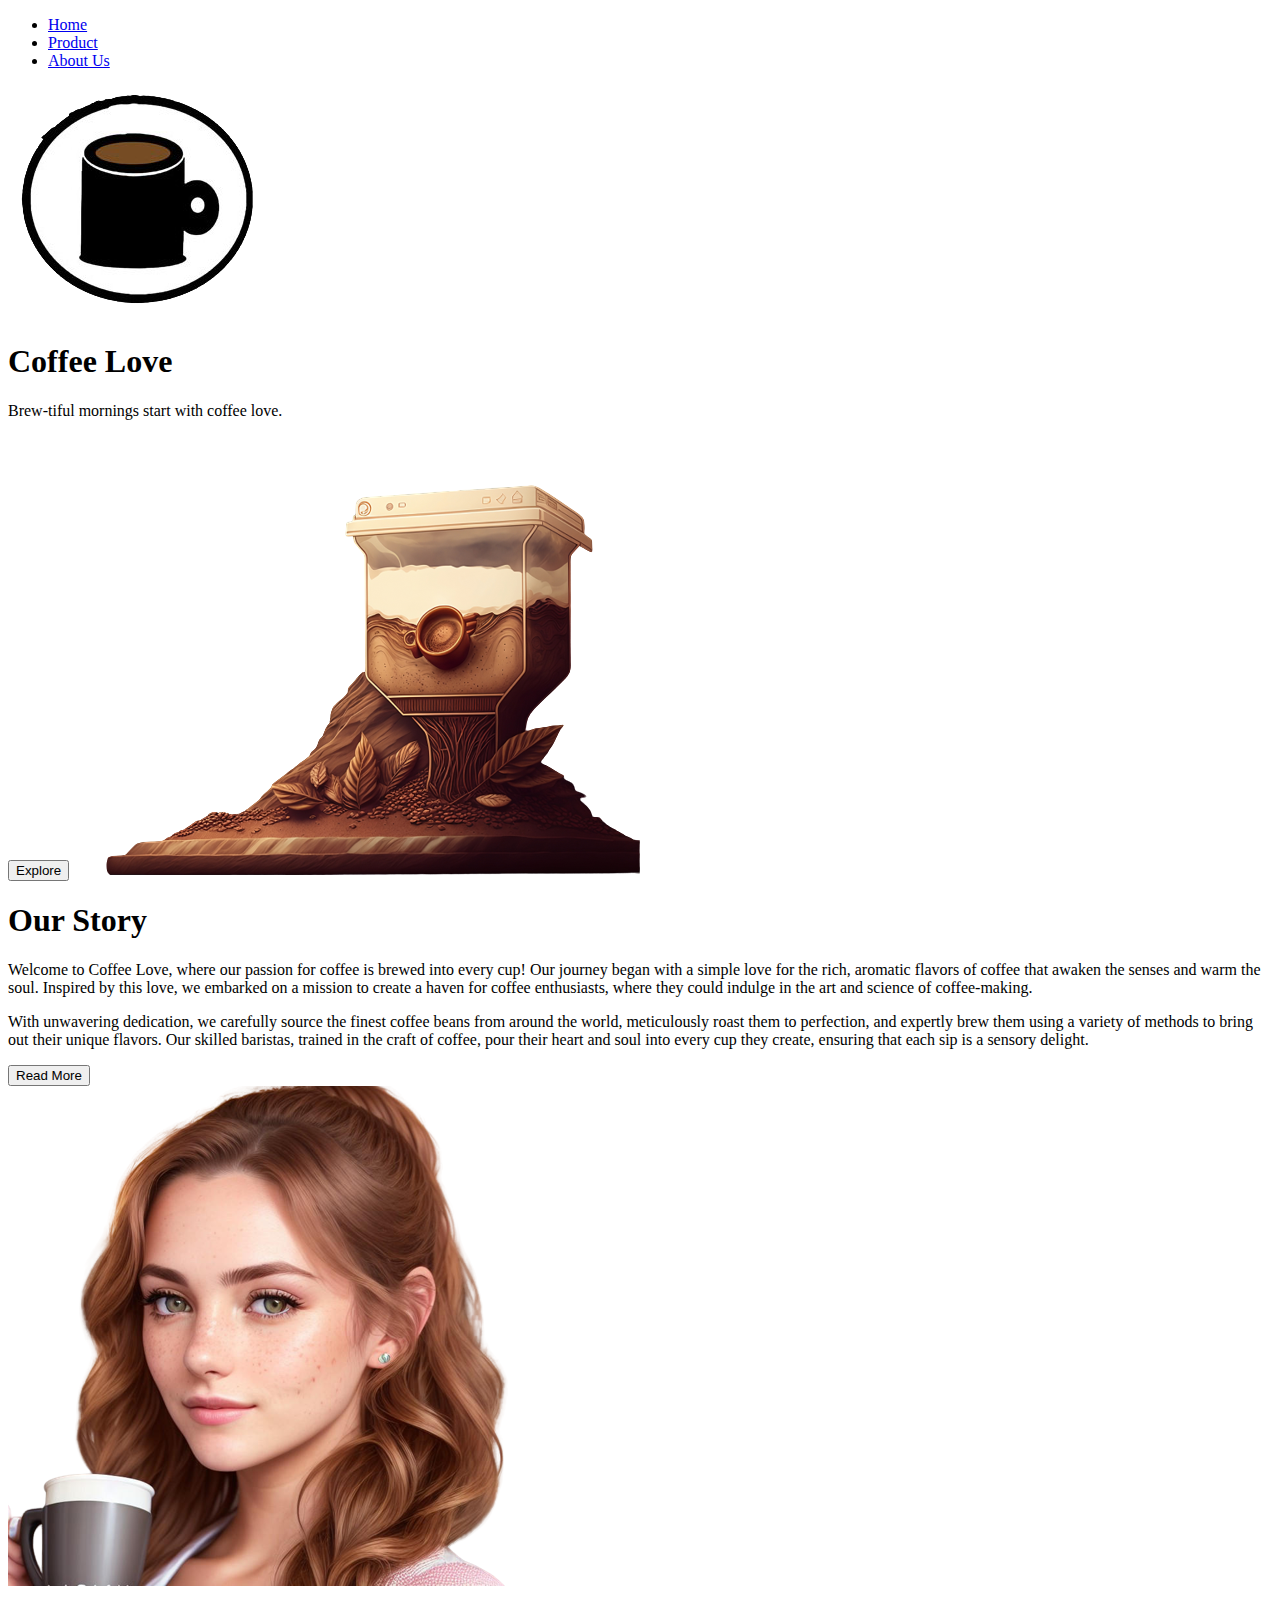
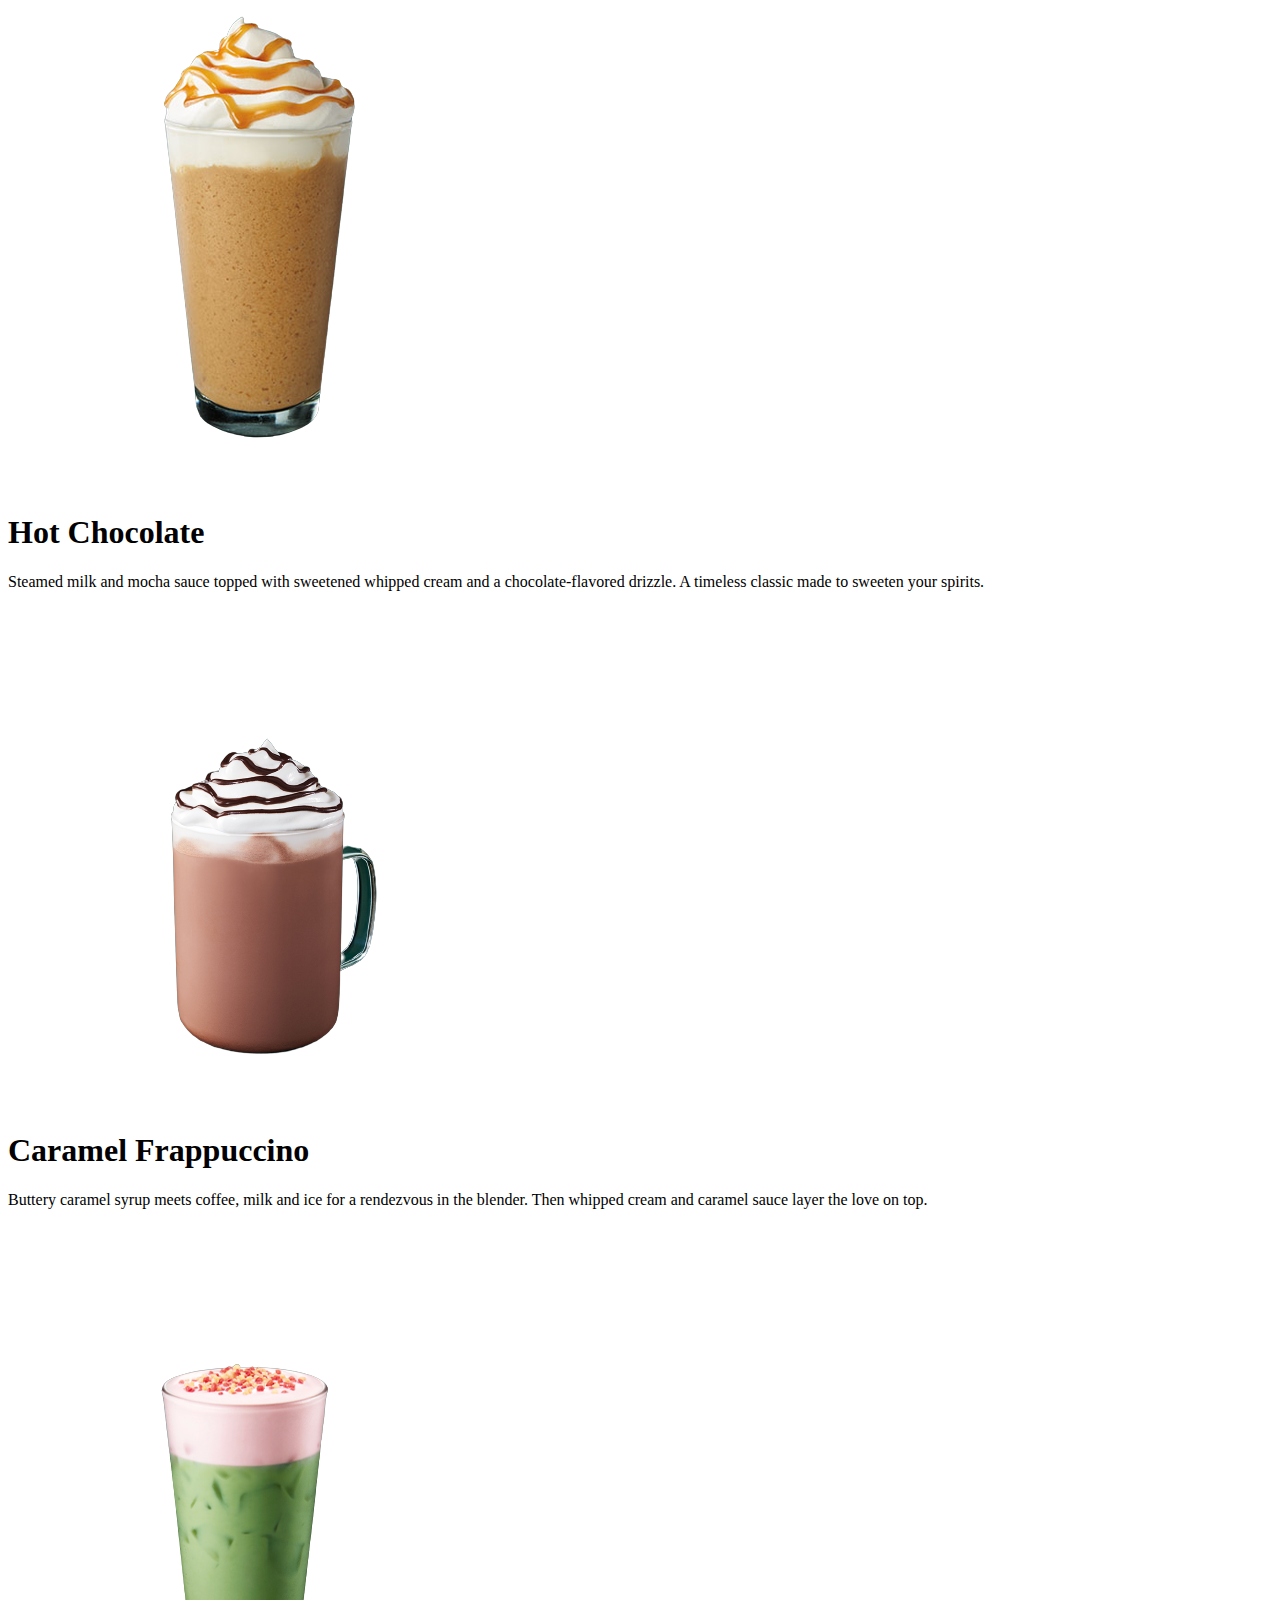
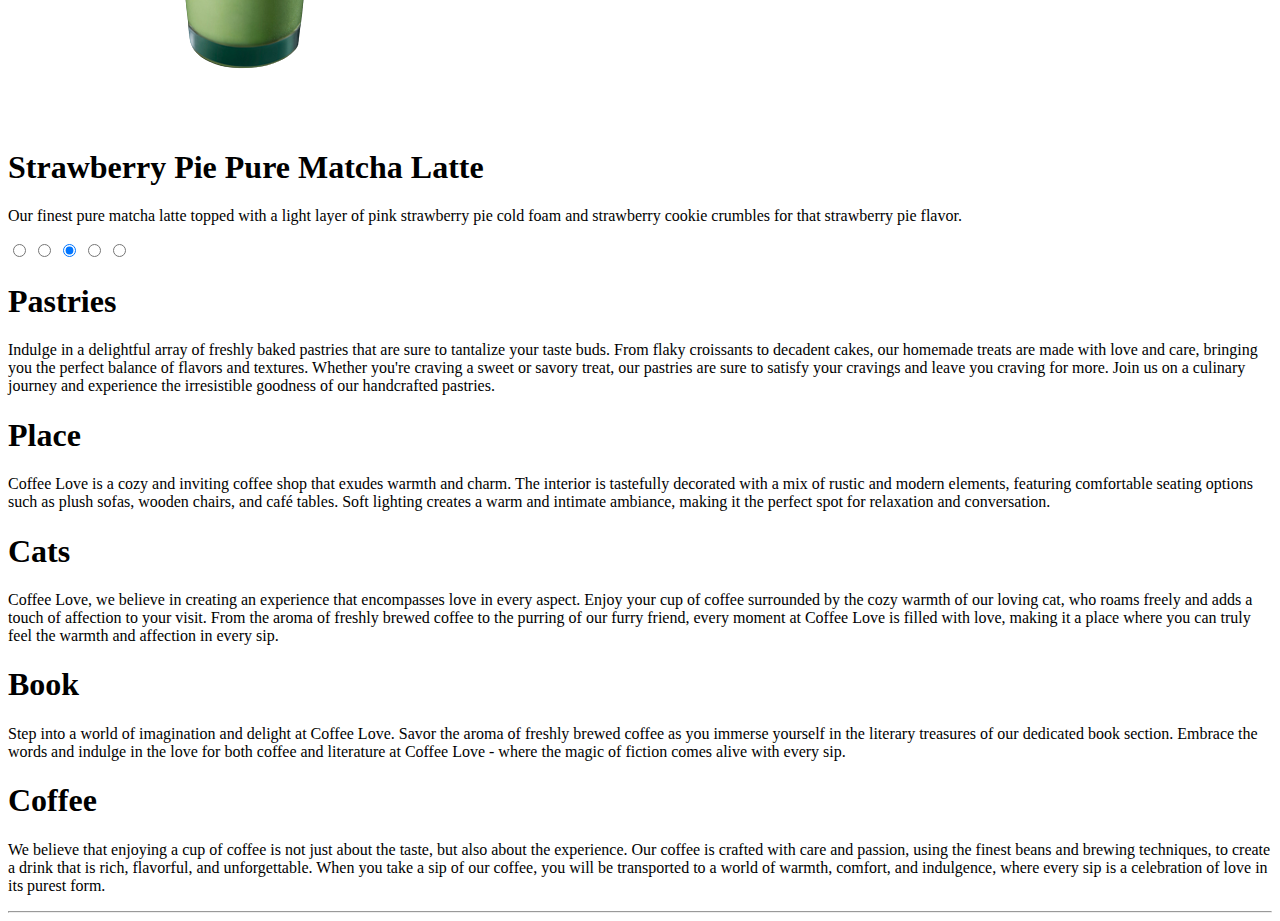
==== MINI PROJECT/HOME.HTML @ e71b698d "create" ====
<!DOCTYPE html>
<html lang="en">
<head>
    <meta charset="UTF-8">
    <meta http-equiv="X-UA-Compatible" content="IE=edge">
    <meta name="viewport" content="width=device-width, initial-scale=1.0">
    <link rel="stylesheet" href="HOME.css">

    
 

    <title>Document</title>
</head>
<body class="bg-home">



    <div class="nav-bar">
        <ul>
          <li><a href="#home">Home</a></li>
          <li><a href="#product">Product</a></li>
          <li><a href="#about">About Us</a></li>
        </ul>
      </div>
      




    
    <img class="logo" src="image/logo.png">

    <div class="intro">
     <h1>Coffee Love</h1>
     <p>Brew-tiful mornings start with coffee love.</p>
     <button type="button">Explore</button>
     <img src="image/machine.png">


    </div>




    <div Class= "Content-Story">
        
        <h1>Our Story</h1>
        <p>Welcome to Coffee Love, where our passion for coffee is brewed into every cup! Our journey began with a simple love for the rich, aromatic flavors of coffee that awaken the senses and warm the soul. Inspired by this love, we embarked on a mission to create a haven for coffee enthusiasts, where they could indulge in the art and science of coffee-making.</p>
        <p>With unwavering dedication, we carefully source the finest coffee beans from around the world, meticulously roast them to perfection, and expertly brew them using a variety of methods to bring out their unique flavors. Our skilled baristas, trained in the craft of coffee, pour their heart and soul into every cup they create, ensuring that each sip is a sensory delight.</p>
        <button>Read More</button>
  
    </div>
    <div>

    <img class="Story" src="image/girl.png">
</div>


    <div class="Content-Product">
        
        <div class="Content-1">
            <img src="image/Coffee-1.png">
            <h1> Hot Chocolate </h1>
            <p>Steamed milk and mocha sauce topped with sweetened whipped cream and a chocolate-flavored drizzle. A timeless classic made to sweeten your spirits.</p>
            
            
        </div>

        <div class="Content-2">
            <img src="image/Coffee-2.png">
            <h1>Caramel Frappuccino</h1>
            <p>Buttery caramel syrup meets coffee, milk and ice for a rendezvous in the blender. Then whipped cream and caramel sauce layer the love on top.</p>
           
            
        </div>

        <div class="Content-3">
            <img src="image/Coffee-3.png">
            <h1>Strawberry Pie Pure Matcha Latte</h1>
            <p>Our finest pure matcha latte topped with a light layer of pink strawberry pie cold foam and strawberry cookie crumbles for that strawberry pie flavor. </p>
            
            
        </div>


    </div>

    <section id="slider">
        <input type="radio" name="slider" id="s1">
        <input type="radio" name="slider" id="s2">
        <input type="radio" name="slider" id="s3" checked>
        <input type="radio" name="slider" id="s4">
        <input type="radio" name="slider" id="s5">
        <label for="s1" id="slide1"><h1>Pastries</h1> <p>Indulge in a delightful array of freshly baked pastries that are sure to tantalize your taste buds. From flaky croissants to decadent cakes, our homemade treats are made with love and care, bringing you the perfect balance of flavors and textures. Whether you're craving a sweet or savory treat, our pastries are sure to satisfy your cravings and leave you craving for more. Join us on a culinary journey and experience the irresistible goodness of our handcrafted pastries.</p></label>
        <label for="s2" id="slide2"> <h1>Place</h1><p>Coffee Love is a cozy and inviting coffee shop that exudes warmth and charm. The interior is tastefully decorated with a mix of rustic and modern elements, featuring comfortable seating options such as plush sofas, wooden chairs, and café tables. Soft lighting creates a warm and intimate ambiance, making it the perfect spot for relaxation and conversation.</p></label>
        <label for="s3" id="slide3"><h1>Cats</h1><p>Coffee Love, we believe in creating an experience that encompasses love in every aspect. Enjoy your cup of coffee surrounded by the cozy warmth of our loving cat, who roams freely and adds a touch of affection to your visit. From the aroma of freshly brewed coffee to the purring of our furry friend, every moment at Coffee Love is filled with love, making it a place where you can truly feel the warmth and affection in every sip.</p></label>
        <label for="s4" id="slide4"><h1>Book</h1> <p>Step into a world of imagination and delight at Coffee Love. Savor the aroma of freshly brewed coffee as you immerse yourself in the literary treasures of our dedicated book section. Embrace the words and indulge in the love for both coffee and literature at Coffee Love - where the magic of fiction comes alive with every sip.</p></label>
        <label for="s5" id="slide5"><h1>Coffee</h1><p>We believe that enjoying a cup of coffee is not just about the taste, but also about the experience. Our coffee is crafted with care and passion, using the finest beans and brewing techniques, to create a drink that is rich, flavorful, and unforgettable. When you take a sip of our coffee, you will be transported to a world of warmth, comfort, and indulgence, where every sip is a celebration of love in its purest form.</p></label>
      </section>



     <footer>
      <hr>
     </footer>
    

  
      <script>
        var slideIndex = 1; // Start with the first slide
        var interval = 3000; // Interval in milliseconds for automatic slide transition
    
        // Function to transition to the next slide
        function nextSlide() {
          slideIndex++;
          if (slideIndex > 5) {
            slideIndex = 1; // Reset to the first slide after the last slide
          }
          document.getElementById('s' + slideIndex).checked = true;
        }
    
        // Start the automatic slide show
        var slideInterval = setInterval(nextSlide, interval);
    
        // Stop the automatic slide show on hover
        var slider = document.getElementById('slider');
        slider.addEventListener('mouseover', function() {
          clearInterval(slideInterval);
        });
    
        // Resume the automatic slide show on mouseout
        slider.addEventListener('mouseout', function() {
          slideInterval = setInterval(nextSlide, interval);
        });
      </script>
    </body>
    </html>
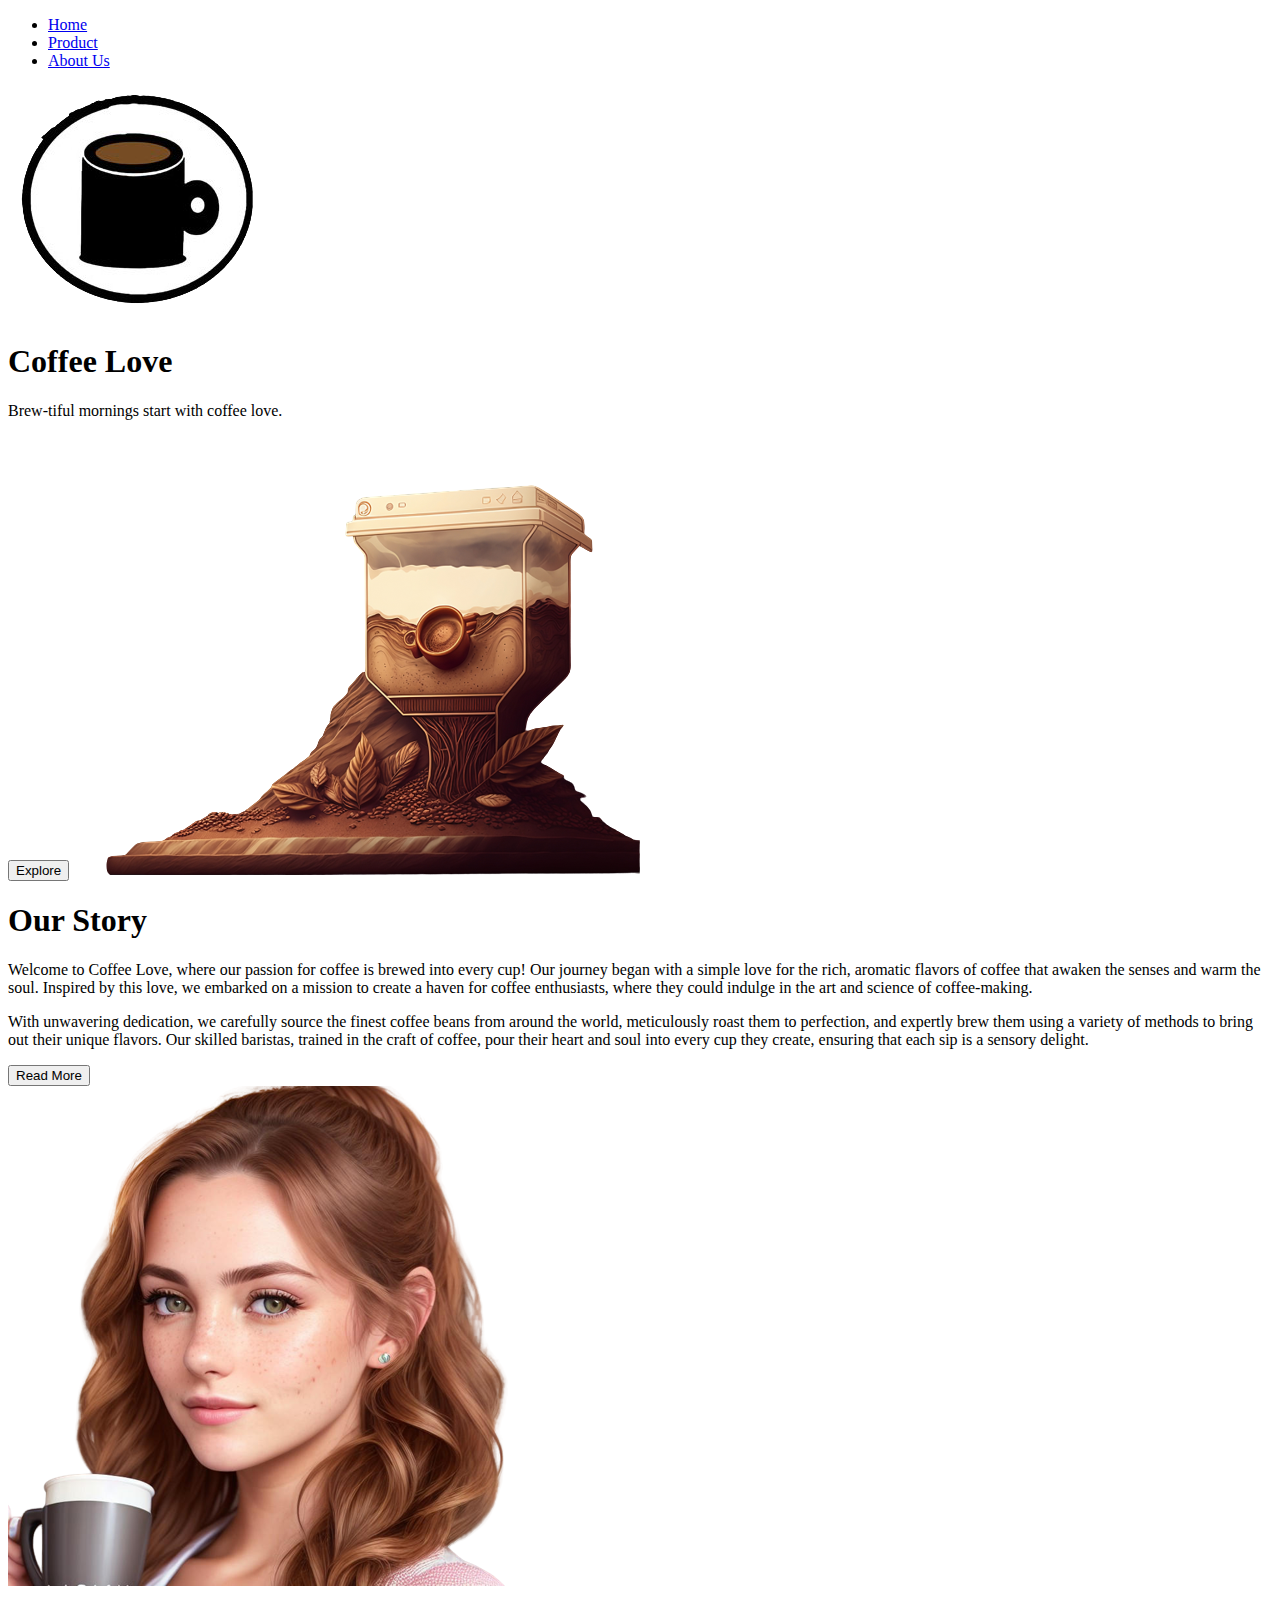
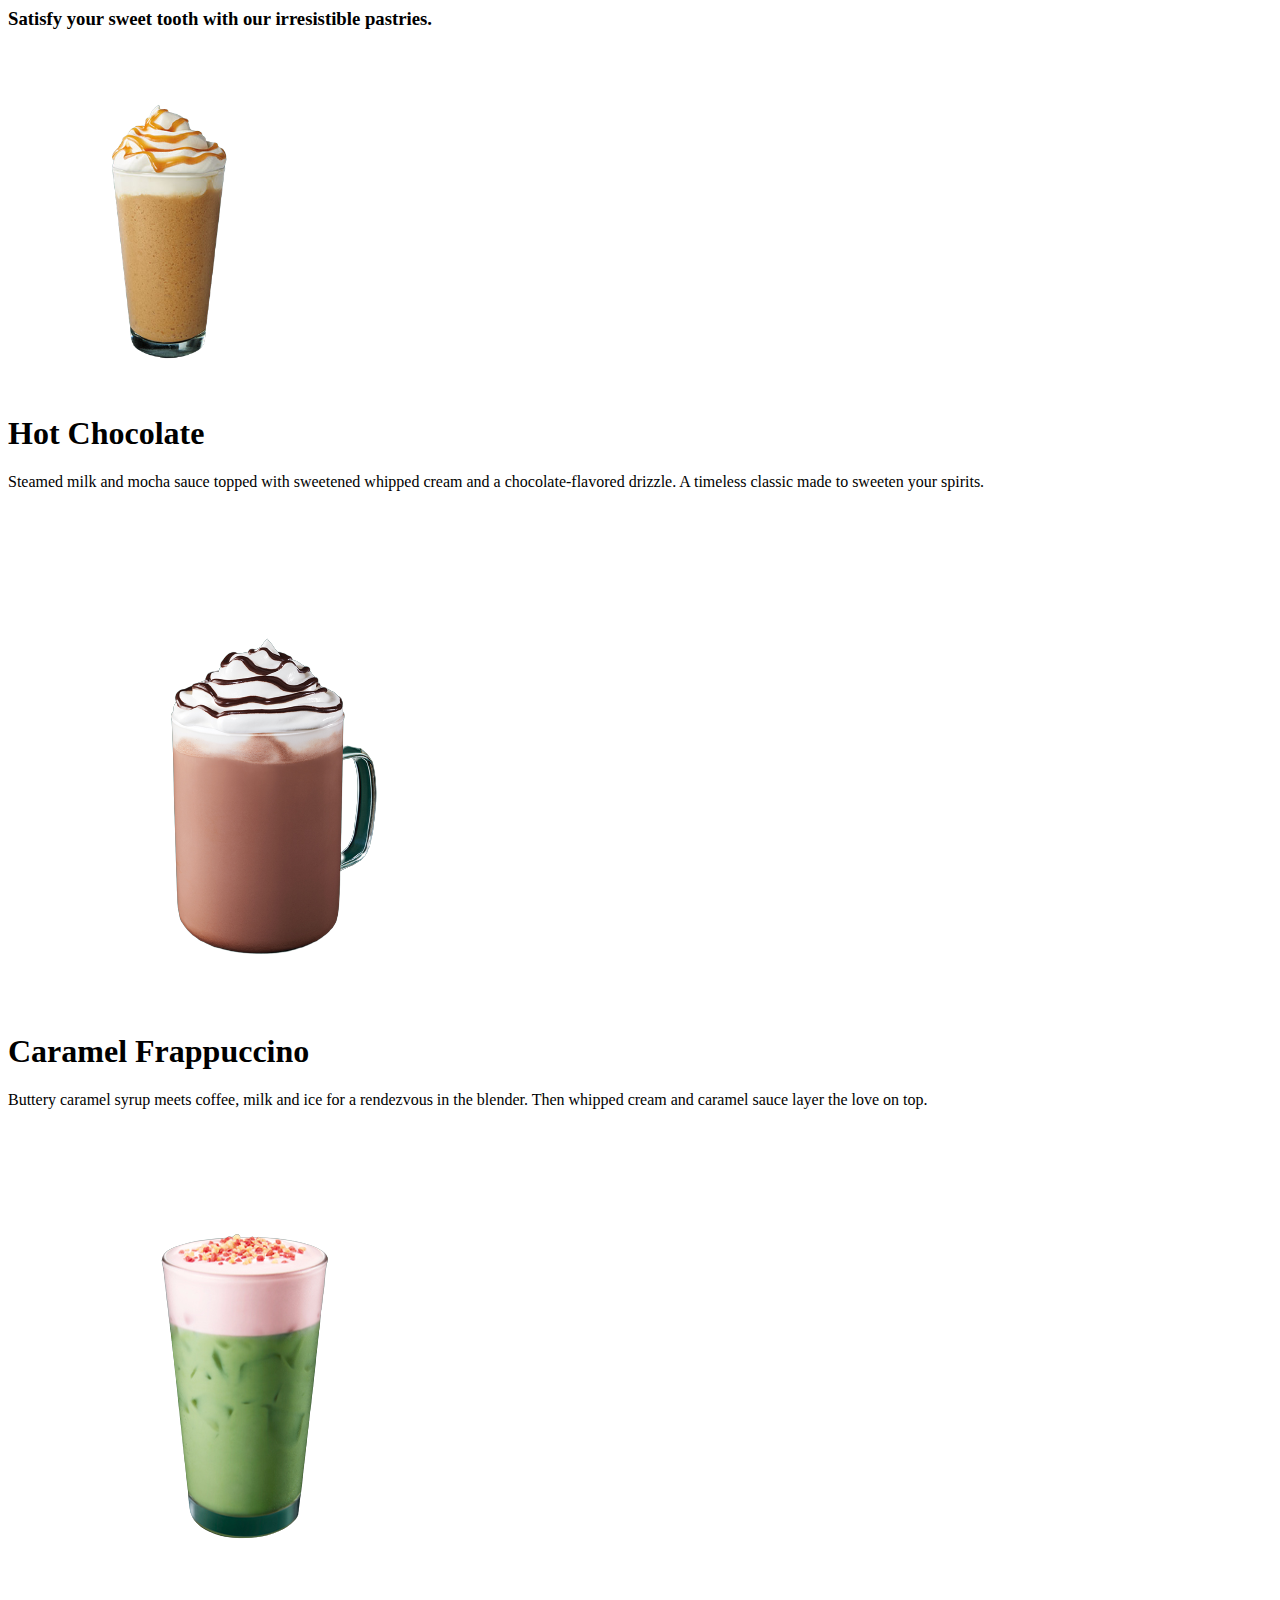
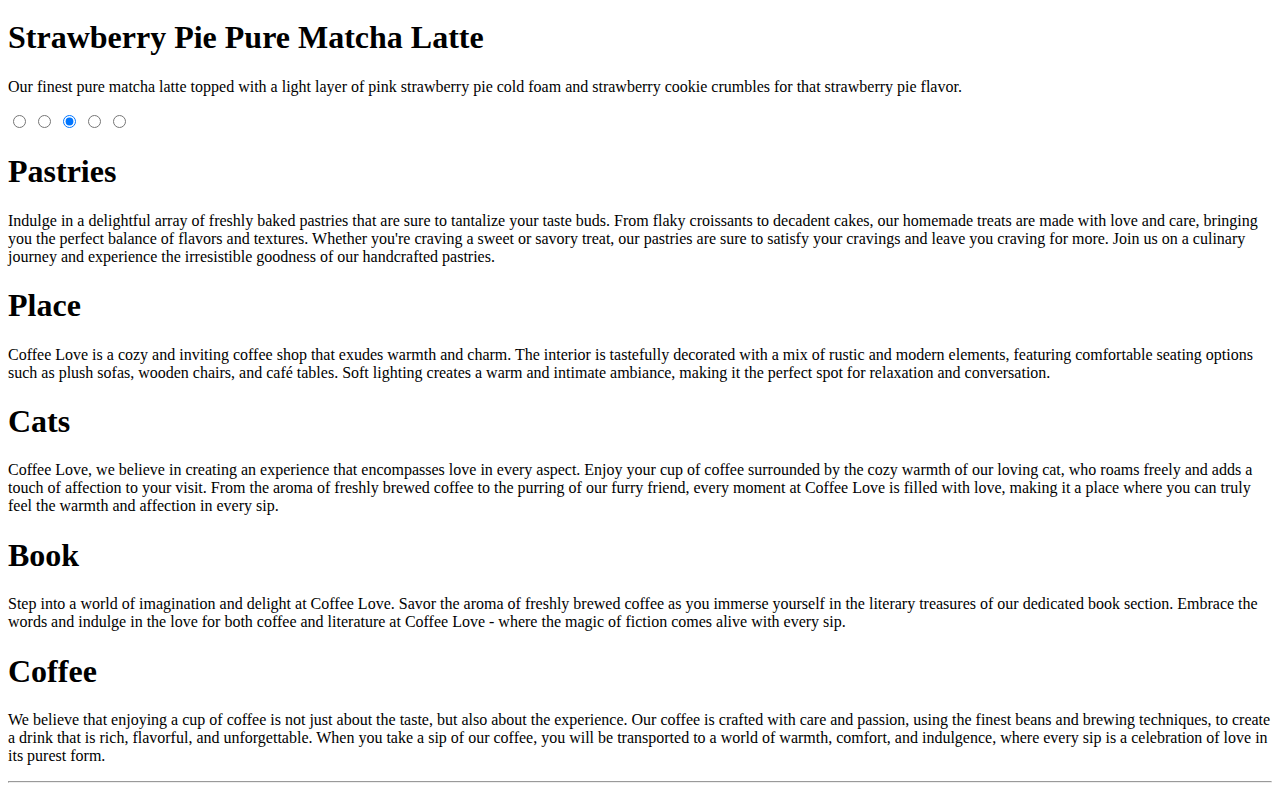
==== commit 8cd80061: "Create" ====
--- a/MINI PROJECT/HOME.HTML
+++ b/MINI PROJECT/HOME.HTML
@@ -47,7 +47,7 @@
         <h1>Our Story</h1>
         <p>Welcome to Coffee Love, where our passion for coffee is brewed into every cup! Our journey began with a simple love for the rich, aromatic flavors of coffee that awaken the senses and warm the soul. Inspired by this love, we embarked on a mission to create a haven for coffee enthusiasts, where they could indulge in the art and science of coffee-making.</p>
         <p>With unwavering dedication, we carefully source the finest coffee beans from around the world, meticulously roast them to perfection, and expertly brew them using a variety of methods to bring out their unique flavors. Our skilled baristas, trained in the craft of coffee, pour their heart and soul into every cup they create, ensuring that each sip is a sensory delight.</p>
-        <button>Read More</button>
+        <button class="btn btn-primary">Read More</button>
   
     </div>
     <div>
@@ -56,10 +56,20 @@
 </div>
 
 
+
+
+      <!-- tittle with line -->
+      <div class="separator-product">
+        <div class="line"></div>
+        <h3>  Satisfy your sweet tooth with our irresistible pastries.  </h3>
+        <div class="line"></div>
+      </div>
+    </div>
+
     <div class="Content-Product">
         
         <div class="Content-1">
-            <img src="image/Coffee-1.png">
+            <img src="image/Coffee-1.png" style="width:300px ; height:300px ;  margin-left: 10px; margin-top:40px;">
             <h1> Hot Chocolate </h1>
             <p>Steamed milk and mocha sauce topped with sweetened whipped cream and a chocolate-flavored drizzle. A timeless classic made to sweeten your spirits.</p>
             
@@ -74,8 +84,8 @@
             
         </div>
 
-        <div class="Content-3">
-            <img src="image/Coffee-3.png">
+        <div class="Content-3" >
+            <img src="image/Coffee-3.png" style="margin-top: -30px;">
             <h1>Strawberry Pie Pure Matcha Latte</h1>
             <p>Our finest pure matcha latte topped with a light layer of pink strawberry pie cold foam and strawberry cookie crumbles for that strawberry pie flavor. </p>
             
@@ -106,32 +116,6 @@
     
 
   
-      <script>
-        var slideIndex = 1; // Start with the first slide
-        var interval = 3000; // Interval in milliseconds for automatic slide transition
-    
-        // Function to transition to the next slide
-        function nextSlide() {
-          slideIndex++;
-          if (slideIndex > 5) {
-            slideIndex = 1; // Reset to the first slide after the last slide
-          }
-          document.getElementById('s' + slideIndex).checked = true;
-        }
-    
-        // Start the automatic slide show
-        var slideInterval = setInterval(nextSlide, interval);
-    
-        // Stop the automatic slide show on hover
-        var slider = document.getElementById('slider');
-        slider.addEventListener('mouseover', function() {
-          clearInterval(slideInterval);
-        });
-    
-        // Resume the automatic slide show on mouseout
-        slider.addEventListener('mouseout', function() {
-          slideInterval = setInterval(nextSlide, interval);
-        });
-      </script>
+<script src="HOME.JS"></script>
     </body>
     </html>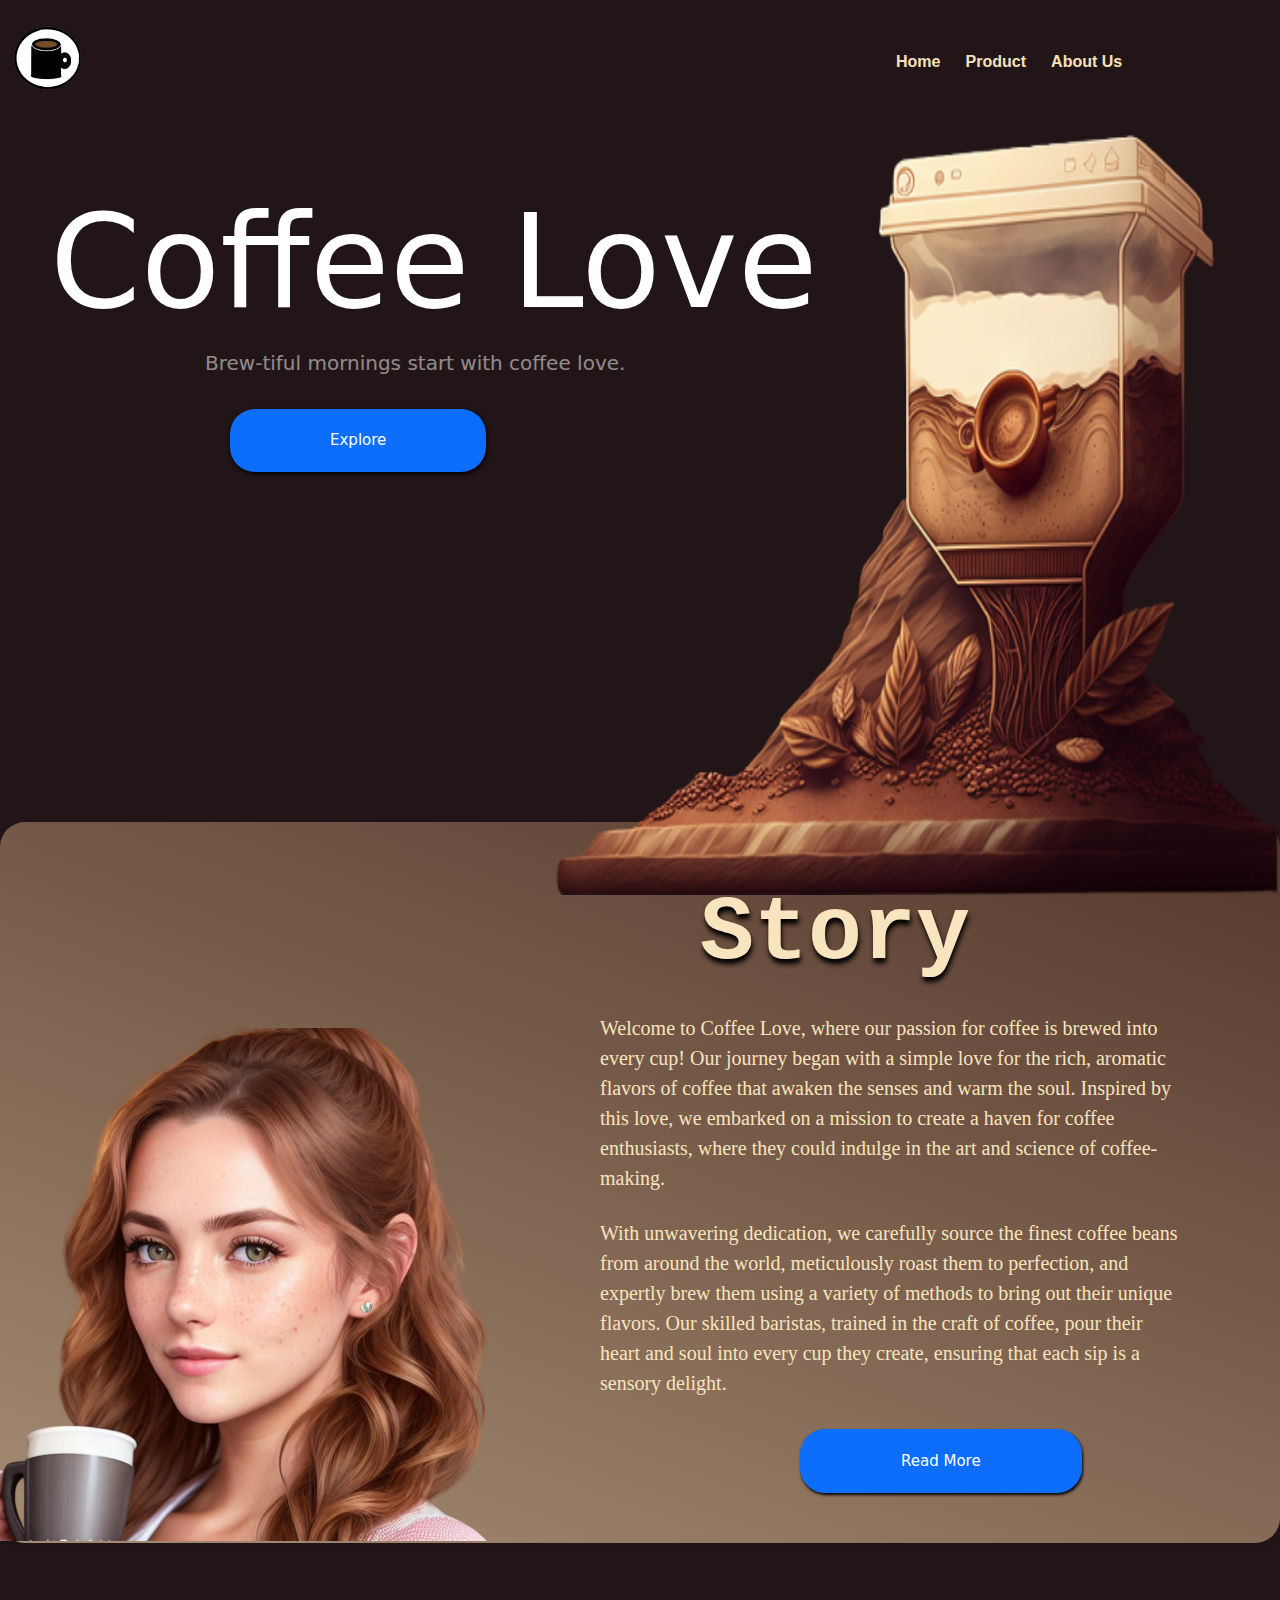
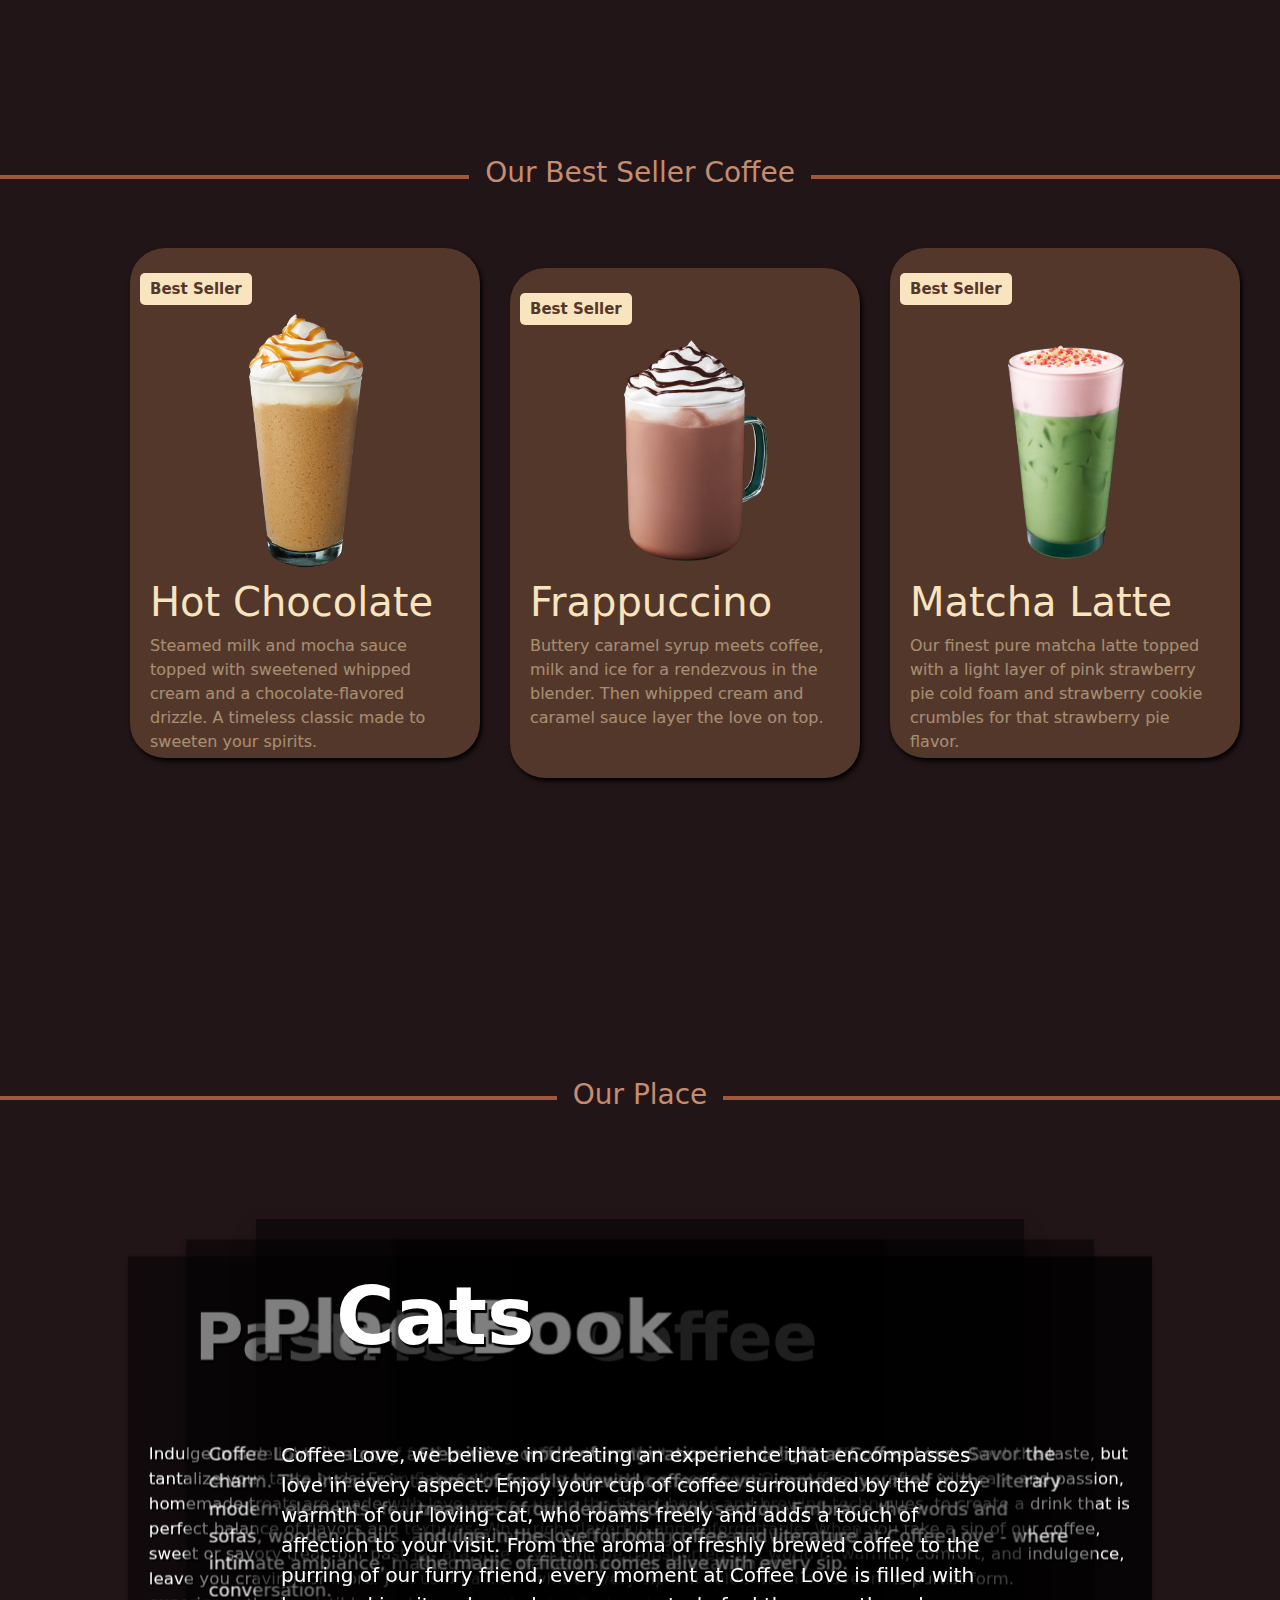
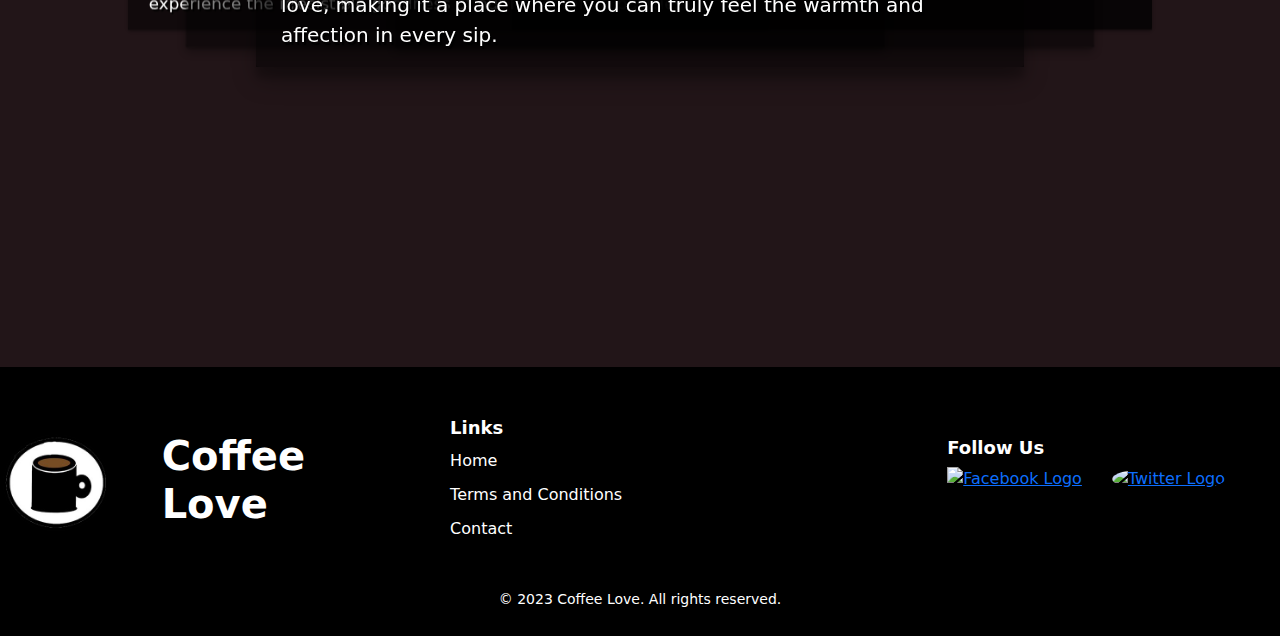
==== commit 47a9fcf4: "create" ====
--- a/MINI PROJECT/HOME.HTML
+++ b/MINI PROJECT/HOME.HTML
@@ -4,7 +4,8 @@
     <meta charset="UTF-8">
     <meta http-equiv="X-UA-Compatible" content="IE=edge">
     <meta name="viewport" content="width=device-width, initial-scale=1.0">
-    <link rel="stylesheet" href="HOME.css">
+    <link rel="stylesheet" href="CSS/HOME.CSS">
+    <link rel="stylesheet" href="bootstrap-5.3.0-alpha3-dist/css/bootstrap.css">
 
     
  
@@ -17,14 +18,12 @@
 
     <div class="nav-bar">
         <ul>
-          <li><a href="#home">Home</a></li>
-          <li><a href="#product">Product</a></li>
-          <li><a href="#about">About Us</a></li>
+          <li><a href="HOME.HTML">Home</a></li>
+          <li><a href="PRODUCT.HTML">Product</a></li>
+          <li><a href="ABOUT.HTML">About Us</a></li>
         </ul>
       </div>
       
-
-
 
 
     
@@ -33,7 +32,7 @@
     <div class="intro">
      <h1>Coffee Love</h1>
      <p>Brew-tiful mornings start with coffee love.</p>
-     <button type="button">Explore</button>
+     <button class="bg-primary" type="button">Explore</button>
      <img src="image/machine.png">
 
 
@@ -61,7 +60,7 @@
       <!-- tittle with line -->
       <div class="separator-product">
         <div class="line"></div>
-        <h3>  Satisfy your sweet tooth with our irresistible pastries.  </h3>
+        <h3>  Our Best Seller Coffee  </h3>
         <div class="line"></div>
       </div>
     </div>
@@ -69,7 +68,7 @@
     <div class="Content-Product">
         
         <div class="Content-1">
-            <img src="image/Coffee-1.png" style="width:300px ; height:300px ;  margin-left: 10px; margin-top:40px;">
+            <img class="image-1" src="image/Coffee-1.png">
             <h1> Hot Chocolate </h1>
             <p>Steamed milk and mocha sauce topped with sweetened whipped cream and a chocolate-flavored drizzle. A timeless classic made to sweeten your spirits.</p>
             
@@ -77,16 +76,16 @@
         </div>
 
         <div class="Content-2">
-            <img src="image/Coffee-2.png">
-            <h1>Caramel Frappuccino</h1>
+            <img  class="image-2" src="image/Coffee-2.png">
+            <h1> Frappuccino</h1>
             <p>Buttery caramel syrup meets coffee, milk and ice for a rendezvous in the blender. Then whipped cream and caramel sauce layer the love on top.</p>
            
             
         </div>
 
         <div class="Content-3" >
-            <img src="image/Coffee-3.png" style="margin-top: -30px;">
-            <h1>Strawberry Pie Pure Matcha Latte</h1>
+            <img  class="image-3" src="image/Coffee-3.png" >
+            <h1>Matcha Latte</h1>
             <p>Our finest pure matcha latte topped with a light layer of pink strawberry pie cold foam and strawberry cookie crumbles for that strawberry pie flavor. </p>
             
             
@@ -94,6 +93,14 @@
 
 
     </div>
+
+          <!-- tittle with line -->
+          <div class="separator-slider">
+            <div class="line"></div>
+            <h3>  Our Place  </h3>
+            <div class="line"></div>
+          </div>
+        </div>
 
     <section id="slider">
         <input type="radio" name="slider" id="s1">
@@ -110,12 +117,49 @@
 
 
 
-     <footer>
-      <hr>
-     </footer>
+        <!-- footer -->
+      
+        <footer>
+          <div class="footer-wrapper">
+            <div class="logo">
+              <img src="image/logo.png" alt="Logo">
+               <h1>Coffee Love</h1>
+        
+            </div>
+            <div class="footer-links">
+              <h4>Links</h4>
+              <ul>
+                <li><a href="HOME.HTML">Home</a></li>
+                <li><a href="#">Terms and Conditions</a></li>
+                <li><a href="#">Contact</a></li>
+              </ul>
+            </div>
+  
+            <div class="social-media">
+              <h4>Follow Us</h4>
+              <ul>
+                <li>
+                  <a href="https://www.facebook.com/">
+                    <img src="https://www.facebook.com/images/fb_icon_325x325.png" alt="Facebook Logo" style="width: 30px; height: 30px;">
+                    <i class="fab fa-facebook-f"></i>
+                  </a>
+                </li>
+                <li style="margin-left: 15px;">
+                  <a href="https://twitter.com/">
+                    <img src="https://cdn4.iconfinder.com/data/icons/social-messaging-ui-color-shapes-2-free/128/social-twitter-square2-512.png" alt="Twitter Logo" style="width: 30px; height: 30px; border-radius: 50%;">
+                    <i class="fab fa-twitter"></i>
+                  </a>
+                </li>
+              </ul>
+            </div>
+            
+          </div>
+  
+          <h5 class="Content-copyright">© 2023 Coffee Love. All rights reserved.</h5>
+        </footer>
     
 
-  
-<script src="HOME.JS"></script>
+<script src="bootstrap-5.3.0-alpha3-dist/js/bootstrap.bundle.js"></script>
+<script src="JAVASCRIPT/HOME.JS"></script>
     </body>
     </html>--- a/MINI PROJECT/CSS/HOME.CSS
+++ b/MINI PROJECT/CSS/HOME.CSS
@@ -0,0 +1,491 @@
+.bg-home {
+  background-color: #221518; /* Replace with your desired background color */
+  background-image: url('image/BEANS.png'), url('image/BEANS.png'), url('image/BEANS.png'); /* Replace with your bean image URLs */
+  background-repeat: no-repeat; /* Prevent the images from repeating */
+  background-size: 150px, 150px, 200px; /* Set the size of each bean image */
+  background-position: left -80px top 50px, right bottom, left -100px bottom -300px; /* Set the position of each bean image */
+}
+
+.nav-bar {
+  position: relative; /* Add this line for relative positioning */
+  z-index: 1; /* Add this line to set the stacking order */
+  margin-left: 70%;
+  margin-top: 50px;
+}
+
+.nav-bar ul {
+  margin: 0;
+  padding: 0;
+  display: wrap;
+}
+
+.nav-bar li {
+  display: inline-block;
+  font-weight: bold;
+  margin-right: 20px;
+}
+
+.nav-bar a {
+  text-decoration: none;
+  color: #F7E1BC;
+  font-family: Verdana, Geneva, Tahoma, sans-serif;
+}
+
+.nav-bar ul li a:hover {
+  color: white;
+}
+
+
+  .intro h1
+  {
+
+ color: white;
+ margin-top: 90px;
+ margin-left:50px;
+ font-size: 130px;
+
+
+  }
+  .intro p{
+    color: white;
+    margin-left:205px;
+    font-size: 20px;
+    opacity:0.5;
+  }
+
+  .intro button {
+    padding: 20px 100px;
+  margin-left: 230px;
+  margin-top: 15px;
+  border-radius: 25px; 
+  border: none;
+    box-shadow: 1px 2px 5px black;
+  transition: transform 0.3s ease;
+  font-size: 15px ;
+  color:white;
+  }
+  
+
+  .intro button:hover{
+
+    transform: scale(1.1);
+
+    
+
+
+  }
+
+  .intro img{
+    position: absolute;
+    width: 60%;
+    top: 40px ;
+    right: 0;
+    height: 95%;
+
+
+
+  }
+
+.logo{
+  margin-top: -50px;
+  margin-left: 10px;
+  width: 75px;
+  height: 70px;
+}
+
+
+.Content-Story {
+  
+  margin-top: 350px;
+  padding: 50px 100px;
+  border-radius: 25px; 
+  
+  box-shadow: 0px 4px 6px rgba(0, 0, 0, 0.1);
+  background: linear-gradient(200deg, #54372B, #F7E1BC 200%);
+}
+
+.Content-Story h1{
+ color:#F8E4BE;
+ font-family: 'Courier New', Courier, monospace;
+ margin-left: 600px;
+ margin-top: -100px;
+ font-size: 90px;
+ text-shadow: 1px 5px 5px black;
+ font-weight: bold;
+}
+
+.Content-Story p{
+
+  color:#F8E4BE;
+  font-family: 'Times New Roman', Times, serif;
+  margin-left: 500px;
+  font-size: 20px;
+  margin-top:25px;
+
+}
+
+.Content-Story button{
+  padding: 20px 100px;
+  margin-left: 700px;
+  margin-top: 15px;
+  border-radius: 25px; 
+  box-shadow: 1px 2px 3px black;
+  transition: transform 0.3s ease;
+  font-size: 15px ;
+
+
+
+
+}
+.Content-Story button:hover{
+
+  transform: scale(1.1);
+
+  
+
+
+}
+
+.Story{
+  position: relative;
+  top: -515px;
+ margin-left: -10px;
+ width: 500px;
+ height: 513px;
+ z-index: 1;
+
+
+}
+
+  /* Products */
+  
+  .separator-product{
+    display: flex;
+    align-items: center;
+    margin-top: -300px;
+  }
+  
+  .separator-product h3{
+    padding: 0 1rem; 
+  }
+  
+  .separator-product .line{
+    flex: 1;
+    height: 4px;
+    background-color: #a0583c;
+  }
+
+  .separator-product h3{
+
+    color: #c58c70;
+  }
+
+.Content-Product {
+  display: flex;
+  margin-left: 130px;
+  margin-top: 50px;
+}
+
+.Content-Product .Content-1,
+.Content-Product .Content-2,
+.Content-Product .Content-3 {
+  position: relative; /* Add relative positioning for the pseudo-element */
+  background-color: #54372B;
+  width: 350px;
+  height: 510px;
+  padding: 10px 20px;
+  box-shadow: 2px 3px 5px black;
+  border-radius: 35px;
+  margin-right: 30px;
+  transition: transform 0.3s ease;
+}
+
+.Content-Product .Content-1:hover,
+.Content-Product .Content-2:hover,
+.Content-Product .Content-3:hover {
+  transform: scale(1.1);
+}
+
+.Content-Product .Content-2 {
+  margin-top: 20px;
+}
+.Content-Product .image-1{
+  width:300px ; 
+  height:300px ;
+  margin-left: 5px; 
+  margin-top:40px;
+}
+
+.Content-Product .image-2{
+  width: 350px;
+  height: 350px;
+  margin-left: -20px;
+  margin-top: -30px;
+}
+
+.Content-Product .image-3{
+  width: 350px;
+  height: 350px;
+  margin-left: -10px;
+  margin-top: -10px;
+}
+
+.Content-Product h1 {
+  color: #F8E4BE;
+  margin-top:-20px;
+}
+
+.Content-Product p {
+  color: #F8E4BE;
+  opacity: 0.5;
+}
+
+/* Add styles for the ::before pseudo-element */
+.Content-Product .Content-1::before,
+.Content-Product .Content-2::before,
+.Content-Product .Content-3::before {
+  content: "Best Seller";
+  position: absolute;
+  top: 25px;
+  left: 10px;
+  padding: 5px 10px;
+  background-color: #F8E4BE;
+  color: #54372B;
+  font-weight: bold;
+  font-size: 15px;
+  border-radius: 5px;
+}
+
+/*slider*/
+.separator-slider{
+  display: flex;
+  align-items: center;
+  margin-top: 300px;
+}
+
+.separator-slider h3{
+  padding: 0 1rem; 
+}
+
+.separator-slider .line{
+  flex: 1;
+  height: 4px;
+  background-color: #a0583c;
+}
+
+.separator-slider h3{
+
+  color: #c58c70;
+}
+
+[type=radio] {
+  display: none;
+}
+
+#slider {
+  height: 35vw;
+  position: relative;
+  perspective: 1000px;
+  transform-style: preserve-3d;
+  margin-top: 100px;
+}
+
+#slider label {
+  margin: auto;
+  width: 60%;
+  height: 100%;
+  border-radius: 4px;
+  position: absolute;
+  left: 0; right: 0;
+  cursor: pointer;
+  transition: transform 0.4s ease;
+}
+
+#s1:checked ~ #slide4, #s2:checked ~ #slide5,
+#s3:checked ~ #slide1, #s4:checked ~ #slide2,
+#s5:checked ~ #slide3 {
+  box-shadow: 0 1px 4px 0 rgba(0,0,0,.37);
+  transform: translate3d(-30%,0,-200px);
+}
+
+#s1:checked ~ #slide5, #s2:checked ~ #slide1,
+#s3:checked ~ #slide2, #s4:checked ~ #slide3,
+#s5:checked ~ #slide4 {
+  box-shadow: 0 6px 10px 0 rgba(0,0,0,.3), 0 2px 2px 0 rgba(0,0,0,.2);
+  transform: translate3d(-15%,0,-100px);
+}
+
+#s1:checked ~ #slide1, #s2:checked ~ #slide2,
+#s3:checked ~ #slide3, #s4:checked ~ #slide4,
+#s5:checked ~ #slide5 {
+  box-shadow: 0 13px 25px 0 rgba(0,0,0,.3), 0 11px 7px 0 rgba(0,0,0,.19);
+  transform: translate3d(0,0,0);
+}
+
+#s1:checked ~ #slide2, #s2:checked ~ #slide3,
+#s3:checked ~ #slide4, #s4:checked ~ #slide5,
+#s5:checked ~ #slide1 {
+  box-shadow: 0 6px 10px 0 rgba(0,0,0,.3), 0 2px 2px 0 rgba(0,0,0,.2);
+  transform: translate3d(15%,0,-100px);
+}
+
+#s1:checked ~ #slide3, #s2:checked ~ #slide4,
+#s3:checked ~ #slide5, #s4:checked ~ #slide1,
+#s5:checked ~ #slide2 {
+  box-shadow: 0 1px 4px 0 rgba(0,0,0,.37);
+  transform: translate3d(30%,0,-200px);
+  background-color: rgba(0, 0, 0, 0.5);
+}
+
+#slide1 {  background-image: url('location/1.jpg'); }
+#slide2 {  background-image: url('location/2.jpg');}
+#slide3 {  background-image: url('location/3.jpg'); }
+#slide4 {  background-image: url('location/4.jpg'); }
+#slide5 {  background-image: url('location/5.png'); }
+
+#slide1 h1, #slide2 h1, #slide3 h1, #slide4 h1, #slide5 h1 {
+  color: white;
+  text-shadow: 2px 3px 1px black;
+  font-size: 80px;
+  align-items: center;
+  font-weight: bold;
+  margin-top: 50px;
+  margin-left: 80px;
+  position: relative; /* Add relative positioning */
+  z-index: 2;
+}
+
+
+/* Update styles for p elements within #slider section */
+#slide1 p, #slide2 p, #slide3 p, #slide4 p, #slide5 p {
+  color: white;
+  text-shadow: 2px 3px 1px black;
+  font-size: 20px;
+  align-items: center;
+  padding: 25px;
+  margin-top: 50px;
+  position: relative; /* Add relative positioning */
+  z-index: 2;
+}
+
+/* Update pseudo-element ::after for #slide1 */
+#slide1::after,
+#slide2::after,
+#slide3::after,
+#slide4::after,
+#slide5::after {
+  
+  content: "";
+  position: absolute; /* Add absolute positioning to the overlay */
+  top: 0;
+  left: 0;
+  width: 100%;
+  height: 100%;
+  background-color: #000; /* Set background color to black */
+  opacity: 0.5; /* Set opacity to desired value (0.5 for 50% opacity) */
+  /* Add a higher z-index to overlay to ensure it covers the image */
+  z-index: 1;
+}
+
+
+
+
+
+
+
+
+
+
+/* footer */
+
+
+footer {
+  background-color: #000000;
+  padding: 20px;
+  margin-top: 300px;
+}
+
+.footer-wrapper {
+  display: flex;
+  justify-content: space-between;
+  align-items: center;
+  max-width: 1200px;
+  margin: 0 auto;
+}
+
+.logo {
+  display: flex;
+  align-items: center;
+}
+
+.logo img {
+  width: 150px;
+  height: 100px;
+  border-radius: 50%;
+  margin-left: -50px;
+  margin-top: 90px;
+}
+
+.logo h1 {
+  font-size: 40px;
+  font-weight: bold;
+  color: #ffffff;
+  margin-left: 50px;
+  margin-top: 90px;
+
+}
+.footer-links h4 {
+  margin-top: 30px;
+  font-size: 18px;
+  font-weight: bold;
+  color: #ffffff;
+}
+
+.footer-links ul {
+  list-style-type: none;
+  padding: 0;
+  margin: 0;
+}
+
+.footer-links li {
+margin-top: 10px;
+}
+.footer-links li:hover {
+  font-weight: bold;
+}
+
+.footer-links a {
+  color: #ffffff;
+  text-decoration: none;
+}
+
+.social-media h4 {
+  font-size: 18px;
+  font-weight: bold;
+  color: #ffffff;
+}
+
+.social-media ul {
+  list-style-type: none;
+  padding: 0;
+  margin: 0;
+  display: flex;
+  align-items: center;
+}
+
+.social-media li {
+  margin-right: 15px;
+}
+
+.social-media ul li:hover img,
+.social-media ul li:hover i {
+  transform: scale(1.2); /* increase the scale to make the icons bigger */
+}
+
+
+.Content-copyright {
+  text-align: center;
+  margin-top: 50px;
+  font-size: 14px;
+  color: #ffffff;
+}
